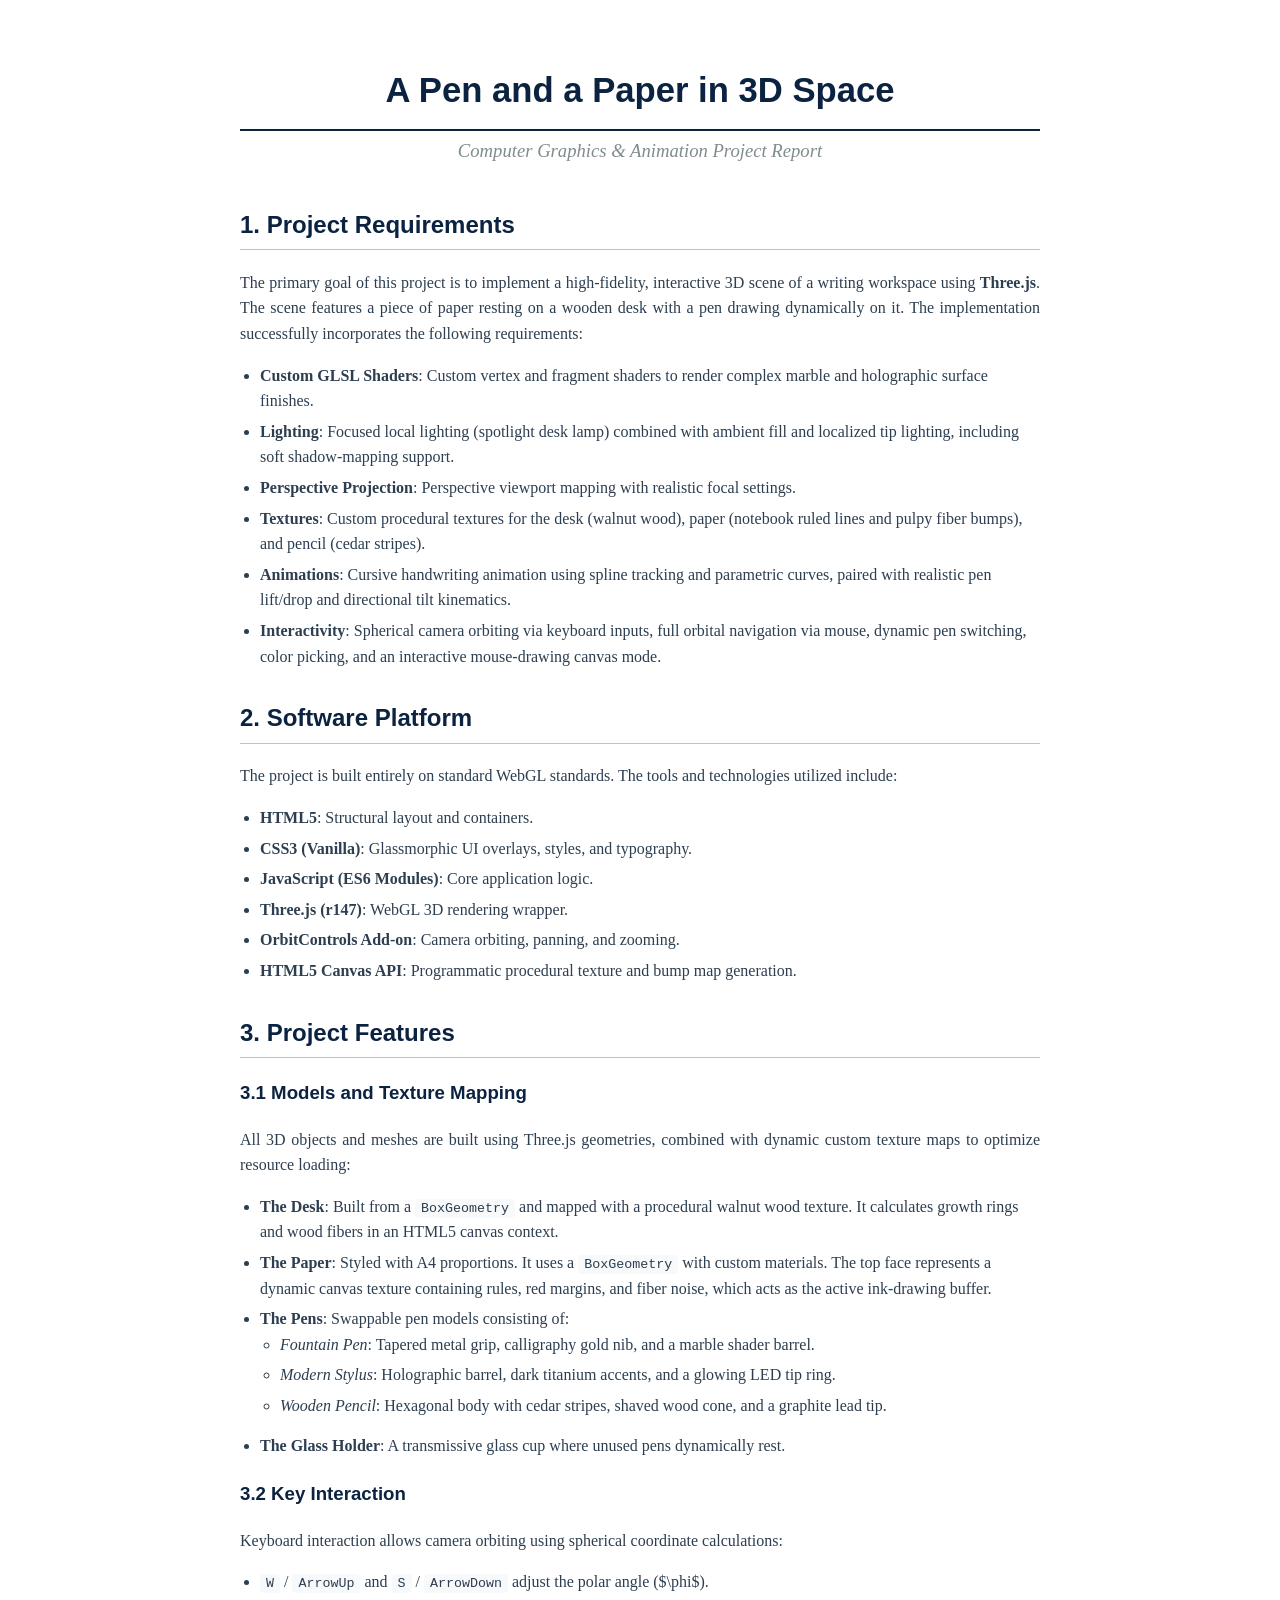
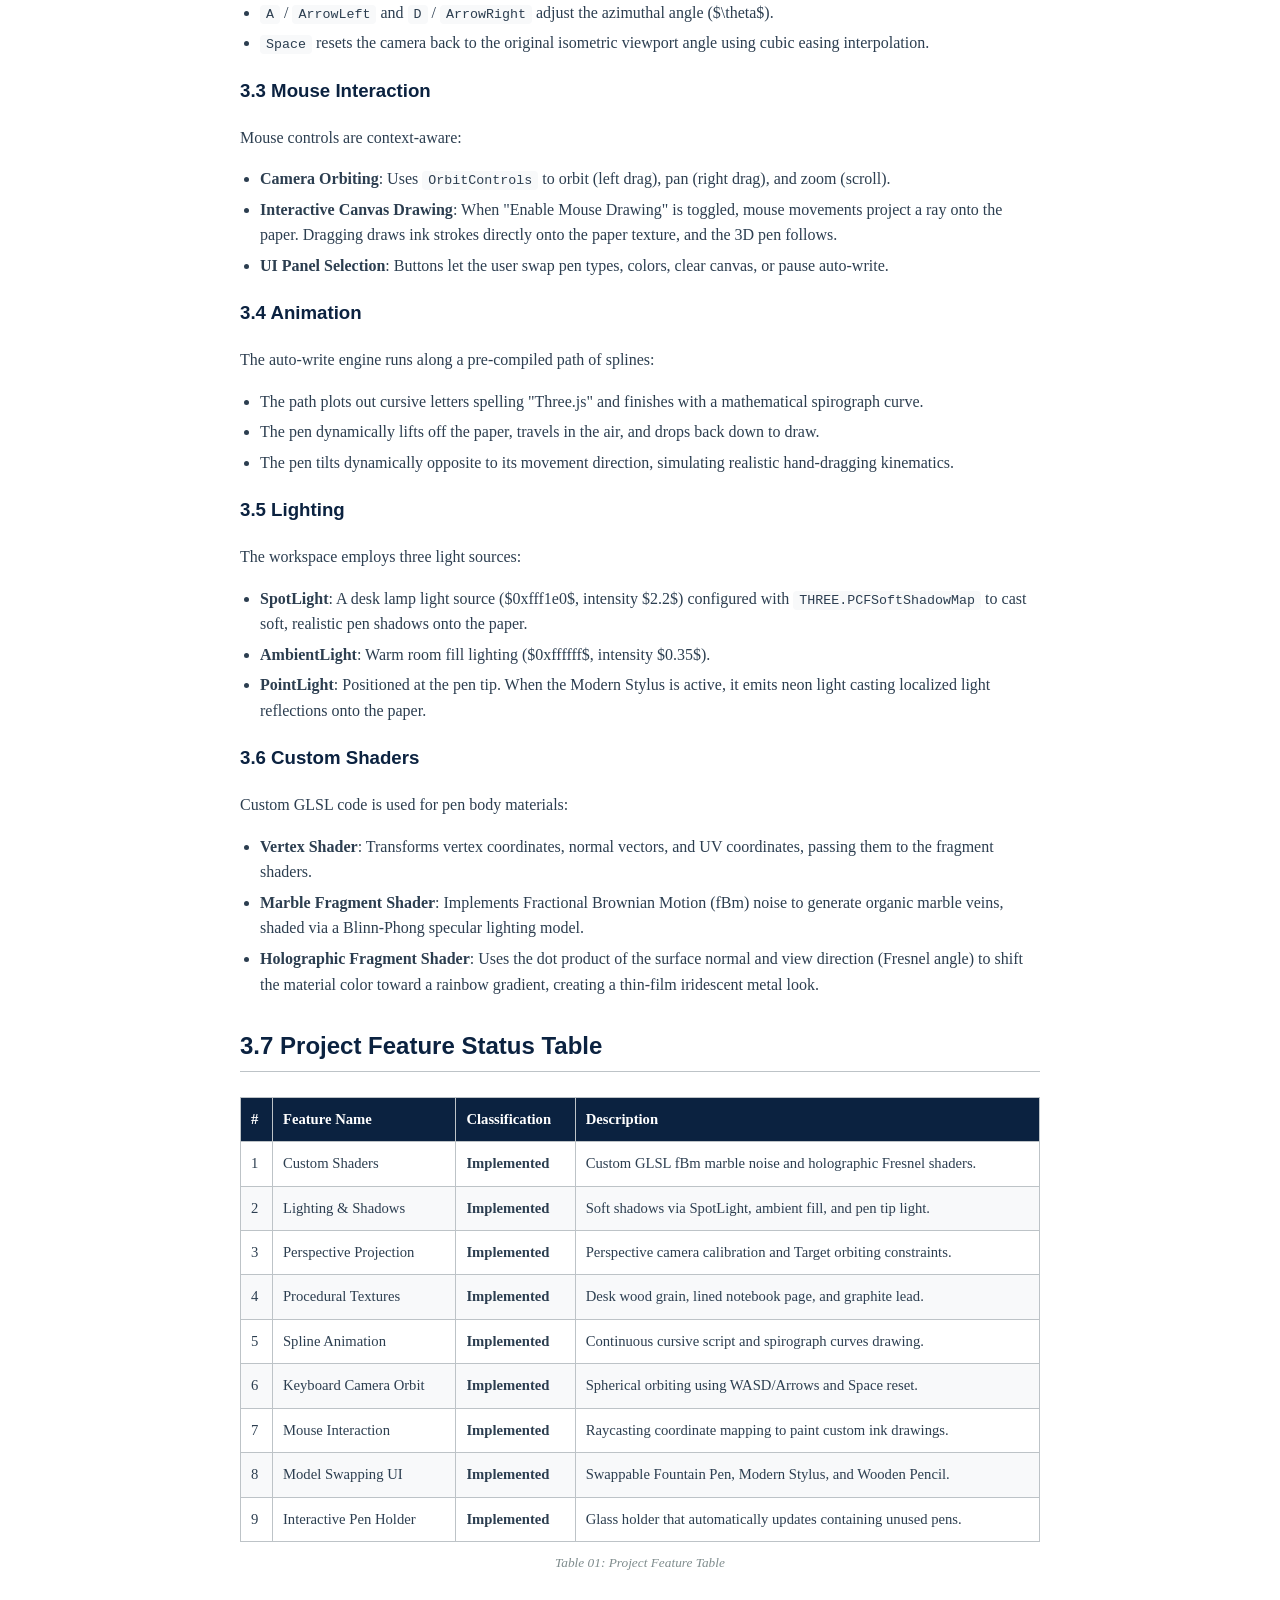
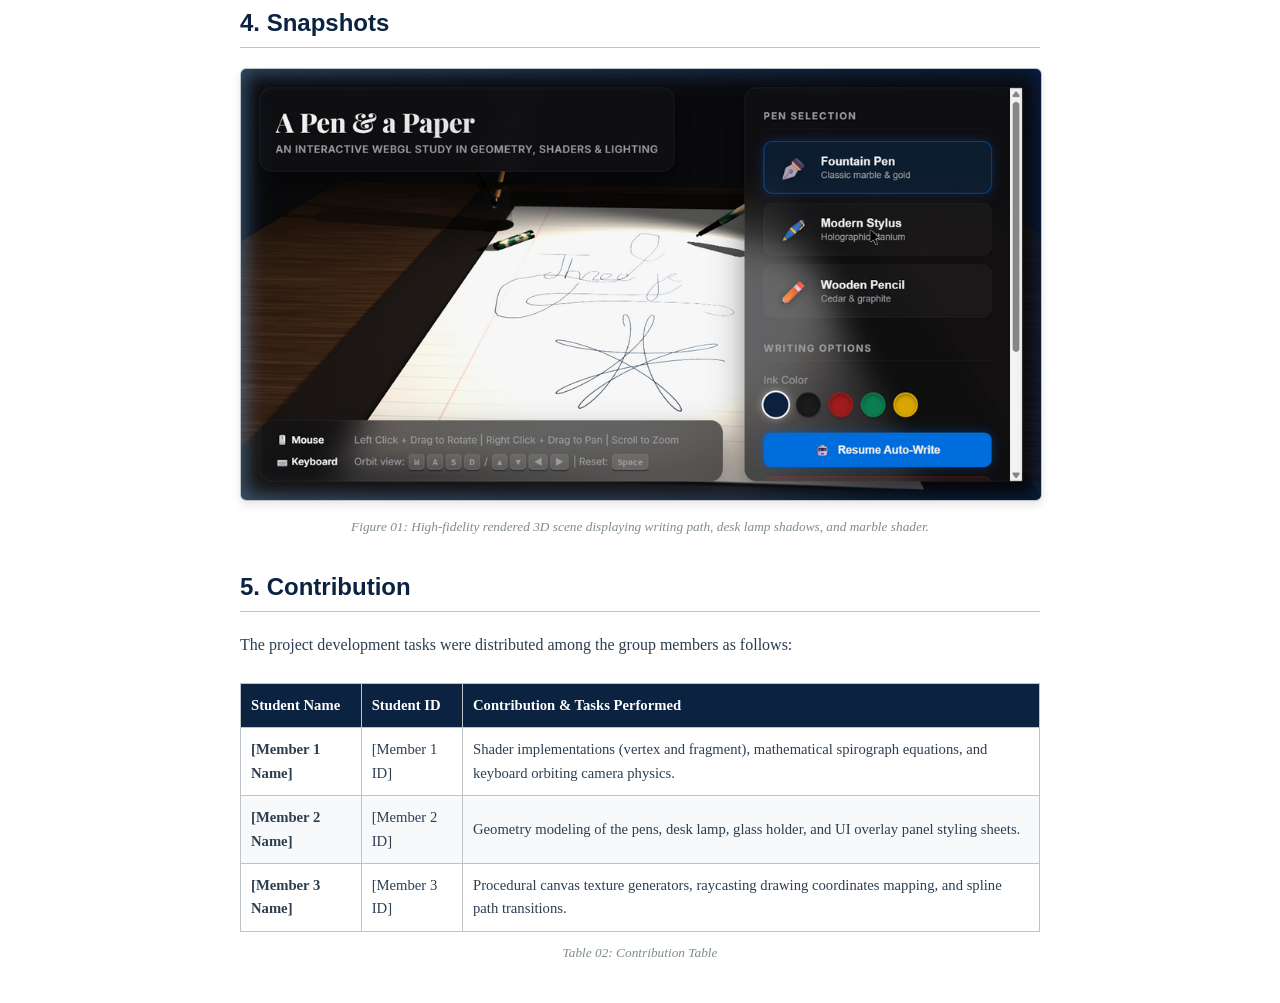
==== report.html @ 811d71d4 "docs: add generated project report PDF" ====
<!DOCTYPE html>
<html lang="en">
<head>
    <meta charset="UTF-8">
    <meta name="viewport" content="width=device-width, initial-scale=1.0">
    <title>Project Report: A Pen and a Paper in 3D Space</title>
    <style>
        :root {
            --primary-color: #0b2240;
            --text-color: #2c3e50;
            --border-color: #bdc3c7;
            --bg-light: #f8f9fa;
        }

        body {
            font-family: 'Times New Roman', Times, serif;
            line-height: 1.6;
            color: var(--text-color);
            margin: 0;
            padding: 40px;
            background-color: #ffffff;
        }

        .container {
            max-width: 800px;
            margin: 0 auto;
        }

        h1, h2, h3, h4 {
            color: var(--primary-color);
            font-family: 'Helvetica Neue', Helvetica, Arial, sans-serif;
            font-weight: 700;
        }

        h1 {
            font-size: 26pt;
            text-align: center;
            margin-bottom: 5px;
            border-bottom: 2px solid var(--primary-color);
            padding-bottom: 10px;
        }

        .subtitle {
            text-align: center;
            font-style: italic;
            font-size: 14pt;
            color: #7f8c8d;
            margin-bottom: 40px;
        }

        h2 {
            font-size: 18pt;
            border-bottom: 1px solid var(--border-color);
            padding-bottom: 5px;
            margin-top: 30px;
        }

        h3 {
            font-size: 14pt;
            margin-top: 20px;
        }

        p {
            font-size: 12pt;
            text-align: justify;
            margin-bottom: 15px;
        }

        ul {
            font-size: 12pt;
            margin-bottom: 15px;
            padding-left: 20px;
        }

        li {
            margin-bottom: 5px;
        }

        code {
            font-family: Consolas, Monaco, monospace;
            background-color: var(--bg-light);
            padding: 2px 6px;
            border-radius: 4px;
            font-size: 10pt;
        }

        pre {
            font-family: Consolas, Monaco, monospace;
            background-color: var(--bg-light);
            border: 1px solid var(--border-color);
            padding: 15px;
            border-radius: 6px;
            overflow-x: auto;
            font-size: 10pt;
            white-space: pre-wrap;
        }

        table {
            width: 100%;
            border-collapse: collapse;
            margin: 25px 0;
            font-size: 11pt;
            text-align: left;
        }

        table th {
            background-color: var(--primary-color);
            color: #ffffff;
            font-weight: bold;
            padding: 10px;
            border: 1px solid var(--border-color);
        }

        table td {
            padding: 10px;
            border: 1px solid var(--border-color);
        }

        table tr:nth-child(even) {
            background-color: var(--bg-light);
        }

        .snapshot-container {
            text-align: center;
            margin: 20px 0;
        }

        .snapshot-img {
            max-width: 100%;
            height: auto;
            border: 1px solid var(--border-color);
            border-radius: 6px;
            box-shadow: 0 4px 8px rgba(0,0,0,0.1);
        }

        .caption {
            font-size: 10pt;
            font-style: italic;
            color: #7f8c8d;
            margin-top: 8px;
        }

        /* Print formatting */
        @media print {
            body {
                padding: 20px;
                color: #000000;
            }
            .page-break {
                page-break-before: always;
            }
            a {
                text-decoration: none;
                color: #000000;
            }
            .snapshot-img {
                box-shadow: none;
                border: 1px solid #000000;
            }
        }
    </style>
</head>
<body>
    <div class="container">
        <!-- Title Page -->
        <h1>A Pen and a Paper in 3D Space</h1>
        <div class="subtitle">Computer Graphics & Animation Project Report</div>

        <!-- Section 1 -->
        <h2>1. Project Requirements</h2>
        <p>
            The primary goal of this project is to implement a high-fidelity, interactive 3D scene of a writing workspace using <strong>Three.js</strong>. The scene features a piece of paper resting on a wooden desk with a pen drawing dynamically on it. The implementation successfully incorporates the following requirements:
        </p>
        <ul>
            <li><strong>Custom GLSL Shaders</strong>: Custom vertex and fragment shaders to render complex marble and holographic surface finishes.</li>
            <li><strong>Lighting</strong>: Focused local lighting (spotlight desk lamp) combined with ambient fill and localized tip lighting, including soft shadow-mapping support.</li>
            <li><strong>Perspective Projection</strong>: Perspective viewport mapping with realistic focal settings.</li>
            <li><strong>Textures</strong>: Custom procedural textures for the desk (walnut wood), paper (notebook ruled lines and pulpy fiber bumps), and pencil (cedar stripes).</li>
            <li><strong>Animations</strong>: Cursive handwriting animation using spline tracking and parametric curves, paired with realistic pen lift/drop and directional tilt kinematics.</li>
            <li><strong>Interactivity</strong>: Spherical camera orbiting via keyboard inputs, full orbital navigation via mouse, dynamic pen switching, color picking, and an interactive mouse-drawing canvas mode.</li>
        </ul>

        <!-- Section 2 -->
        <h2>2. Software Platform</h2>
        <p>
            The project is built entirely on standard WebGL standards. The tools and technologies utilized include:
        </p>
        <ul>
            <li><strong>HTML5</strong>: Structural layout and containers.</li>
            <li><strong>CSS3 (Vanilla)</strong>: Glassmorphic UI overlays, styles, and typography.</li>
            <li><strong>JavaScript (ES6 Modules)</strong>: Core application logic.</li>
            <li><strong>Three.js (r147)</strong>: WebGL 3D rendering wrapper.</li>
            <li><strong>OrbitControls Add-on</strong>: Camera orbiting, panning, and zooming.</li>
            <li><strong>HTML5 Canvas API</strong>: Programmatic procedural texture and bump map generation.</li>
        </ul>

        <div class="page-break"></div>

        <!-- Section 3 -->
        <h2>3. Project Features</h2>

        <h3>3.1 Models and Texture Mapping</h3>
        <p>
            All 3D objects and meshes are built using Three.js geometries, combined with dynamic custom texture maps to optimize resource loading:
        </p>
        <ul>
            <li><strong>The Desk</strong>: Built from a <code>BoxGeometry</code> and mapped with a procedural walnut wood texture. It calculates growth rings and wood fibers in an HTML5 canvas context.</li>
            <li><strong>The Paper</strong>: Styled with A4 proportions. It uses a <code>BoxGeometry</code> with custom materials. The top face represents a dynamic canvas texture containing rules, red margins, and fiber noise, which acts as the active ink-drawing buffer.</li>
            <li><strong>The Pens</strong>: Swappable pen models consisting of:
                <ul>
                    <li><em>Fountain Pen</em>: Tapered metal grip, calligraphy gold nib, and a marble shader barrel.</li>
                    <li><em>Modern Stylus</em>: Holographic barrel, dark titanium accents, and a glowing LED tip ring.</li>
                    <li><em>Wooden Pencil</em>: Hexagonal body with cedar stripes, shaved wood cone, and a graphite lead tip.</li>
                </ul>
            </li>
            <li><strong>The Glass Holder</strong>: A transmissive glass cup where unused pens dynamically rest.</li>
        </ul>

        <h3>3.2 Key Interaction</h3>
        <p>
            Keyboard interaction allows camera orbiting using spherical coordinate calculations:
        </p>
        <ul>
            <li><code>W</code> / <code>ArrowUp</code> and <code>S</code> / <code>ArrowDown</code> adjust the polar angle ($\phi$).</li>
            <li><code>A</code> / <code>ArrowLeft</code> and <code>D</code> / <code>ArrowRight</code> adjust the azimuthal angle ($\theta$).</li>
            <li><code>Space</code> resets the camera back to the original isometric viewport angle using cubic easing interpolation.</li>
        </ul>

        <h3>3.3 Mouse Interaction</h3>
        <p>
            Mouse controls are context-aware:
        </p>
        <ul>
            <li><strong>Camera Orbiting</strong>: Uses <code>OrbitControls</code> to orbit (left drag), pan (right drag), and zoom (scroll).</li>
            <li><strong>Interactive Canvas Drawing</strong>: When "Enable Mouse Drawing" is toggled, mouse movements project a ray onto the paper. Dragging draws ink strokes directly onto the paper texture, and the 3D pen follows.</li>
            <li><strong>UI Panel Selection</strong>: Buttons let the user swap pen types, colors, clear canvas, or pause auto-write.</li>
        </ul>

        <h3>3.4 Animation</h3>
        <p>
            The auto-write engine runs along a pre-compiled path of splines:
        </p>
        <ul>
            <li>The path plots out cursive letters spelling "Three.js" and finishes with a mathematical spirograph curve.</li>
            <li>The pen dynamically lifts off the paper, travels in the air, and drops back down to draw.</li>
            <li>The pen tilts dynamically opposite to its movement direction, simulating realistic hand-dragging kinematics.</li>
        </ul>

        <div class="page-break"></div>

        <h3>3.5 Lighting</h3>
        <p>
            The workspace employs three light sources:
        </p>
        <ul>
            <li><strong>SpotLight</strong>: A desk lamp light source ($0xfff1e0$, intensity $2.2$) configured with <code>THREE.PCFSoftShadowMap</code> to cast soft, realistic pen shadows onto the paper.</li>
            <li><strong>AmbientLight</strong>: Warm room fill lighting ($0xffffff$, intensity $0.35$).</li>
            <li><strong>PointLight</strong>: Positioned at the pen tip. When the Modern Stylus is active, it emits neon light casting localized light reflections onto the paper.</li>
        </ul>

        <h3>3.6 Custom Shaders</h3>
        <p>
            Custom GLSL code is used for pen body materials:
        </p>
        <ul>
            <li><strong>Vertex Shader</strong>: Transforms vertex coordinates, normal vectors, and UV coordinates, passing them to the fragment shaders.</li>
            <li><strong>Marble Fragment Shader</strong>: Implements Fractional Brownian Motion (fBm) noise to generate organic marble veins, shaded via a Blinn-Phong specular lighting model.</li>
            <li><strong>Holographic Fragment Shader</strong>: Uses the dot product of the surface normal and view direction (Fresnel angle) to shift the material color toward a rainbow gradient, creating a thin-film iridescent metal look.</li>
        </ul>

        <div class="page-break"></div>

        <!-- Section 3.7 (Feature Table) -->
        <h2>3.7 Project Feature Status Table</h2>
        <table>
            <thead>
                <tr>
                    <th>#</th>
                    <th>Feature Name</th>
                    <th>Classification</th>
                    <th>Description</th>
                </tr>
            </thead>
            <tbody>
                <tr>
                    <td>1</td>
                    <td>Custom Shaders</td>
                    <td><strong>Implemented</strong></td>
                    <td>Custom GLSL fBm marble noise and holographic Fresnel shaders.</td>
                </tr>
                <tr>
                    <td>2</td>
                    <td>Lighting & Shadows</td>
                    <td><strong>Implemented</strong></td>
                    <td>Soft shadows via SpotLight, ambient fill, and pen tip light.</td>
                </tr>
                <tr>
                    <td>3</td>
                    <td>Perspective Projection</td>
                    <td><strong>Implemented</strong></td>
                    <td>Perspective camera calibration and Target orbiting constraints.</td>
                </tr>
                <tr>
                    <td>4</td>
                    <td>Procedural Textures</td>
                    <td><strong>Implemented</strong></td>
                    <td>Desk wood grain, lined notebook page, and graphite lead.</td>
                </tr>
                <tr>
                    <td>5</td>
                    <td>Spline Animation</td>
                    <td><strong>Implemented</strong></td>
                    <td>Continuous cursive script and spirograph curves drawing.</td>
                </tr>
                <tr>
                    <td>6</td>
                    <td>Keyboard Camera Orbit</td>
                    <td><strong>Implemented</strong></td>
                    <td>Spherical orbiting using WASD/Arrows and Space reset.</td>
                </tr>
                <tr>
                    <td>7</td>
                    <td>Mouse Interaction</td>
                    <td><strong>Implemented</strong></td>
                    <td>Raycasting coordinate mapping to paint custom ink drawings.</td>
                </tr>
                <tr>
                    <td>8</td>
                    <td>Model Swapping UI</td>
                    <td><strong>Implemented</strong></td>
                    <td>Swappable Fountain Pen, Modern Stylus, and Wooden Pencil.</td>
                </tr>
                <tr>
                    <td>9</td>
                    <td>Interactive Pen Holder</td>
                    <td><strong>Implemented</strong></td>
                    <td>Glass holder that automatically updates containing unused pens.</td>
                </tr>
            </tbody>
        </table>
        <div class="caption" style="text-align: center; margin-top: -15px;">Table 01: Project Feature Table</div>

        <!-- Section 4 -->
        <h2>4. Snapshots</h2>
        <div class="snapshot-container">
            <img class="snapshot-img" src="snapshot.png" alt="A Pen and a Paper WebGL Render">
            <div class="caption">Figure 01: High-fidelity rendered 3D scene displaying writing path, desk lamp shadows, and marble shader.</div>
        </div>

        <div class="page-break"></div>

        <!-- Section 5 -->
        <h2>5. Contribution</h2>
        <p>
            The project development tasks were distributed among the group members as follows:
        </p>
        <table>
            <thead>
                <tr>
                    <th>Student Name</th>
                    <th>Student ID</th>
                    <th>Contribution & Tasks Performed</th>
                </tr>
            </thead>
            <tbody>
                <tr>
                    <td><strong>[Member 1 Name]</strong></td>
                    <td>[Member 1 ID]</td>
                    <td>Shader implementations (vertex and fragment), mathematical spirograph equations, and keyboard orbiting camera physics.</td>
                </tr>
                <tr>
                    <td><strong>[Member 2 Name]</strong></td>
                    <td>[Member 2 ID]</td>
                    <td>Geometry modeling of the pens, desk lamp, glass holder, and UI overlay panel styling sheets.</td>
                </tr>
                <tr>
                    <td><strong>[Member 3 Name]</strong></td>
                    <td>[Member 3 ID]</td>
                    <td>Procedural canvas texture generators, raycasting drawing coordinates mapping, and spline path transitions.</td>
                </tr>
            </tbody>
        </table>
        <div class="caption" style="text-align: center; margin-top: -15px;">Table 02: Contribution Table</div>
    </div>
</body>
</html>
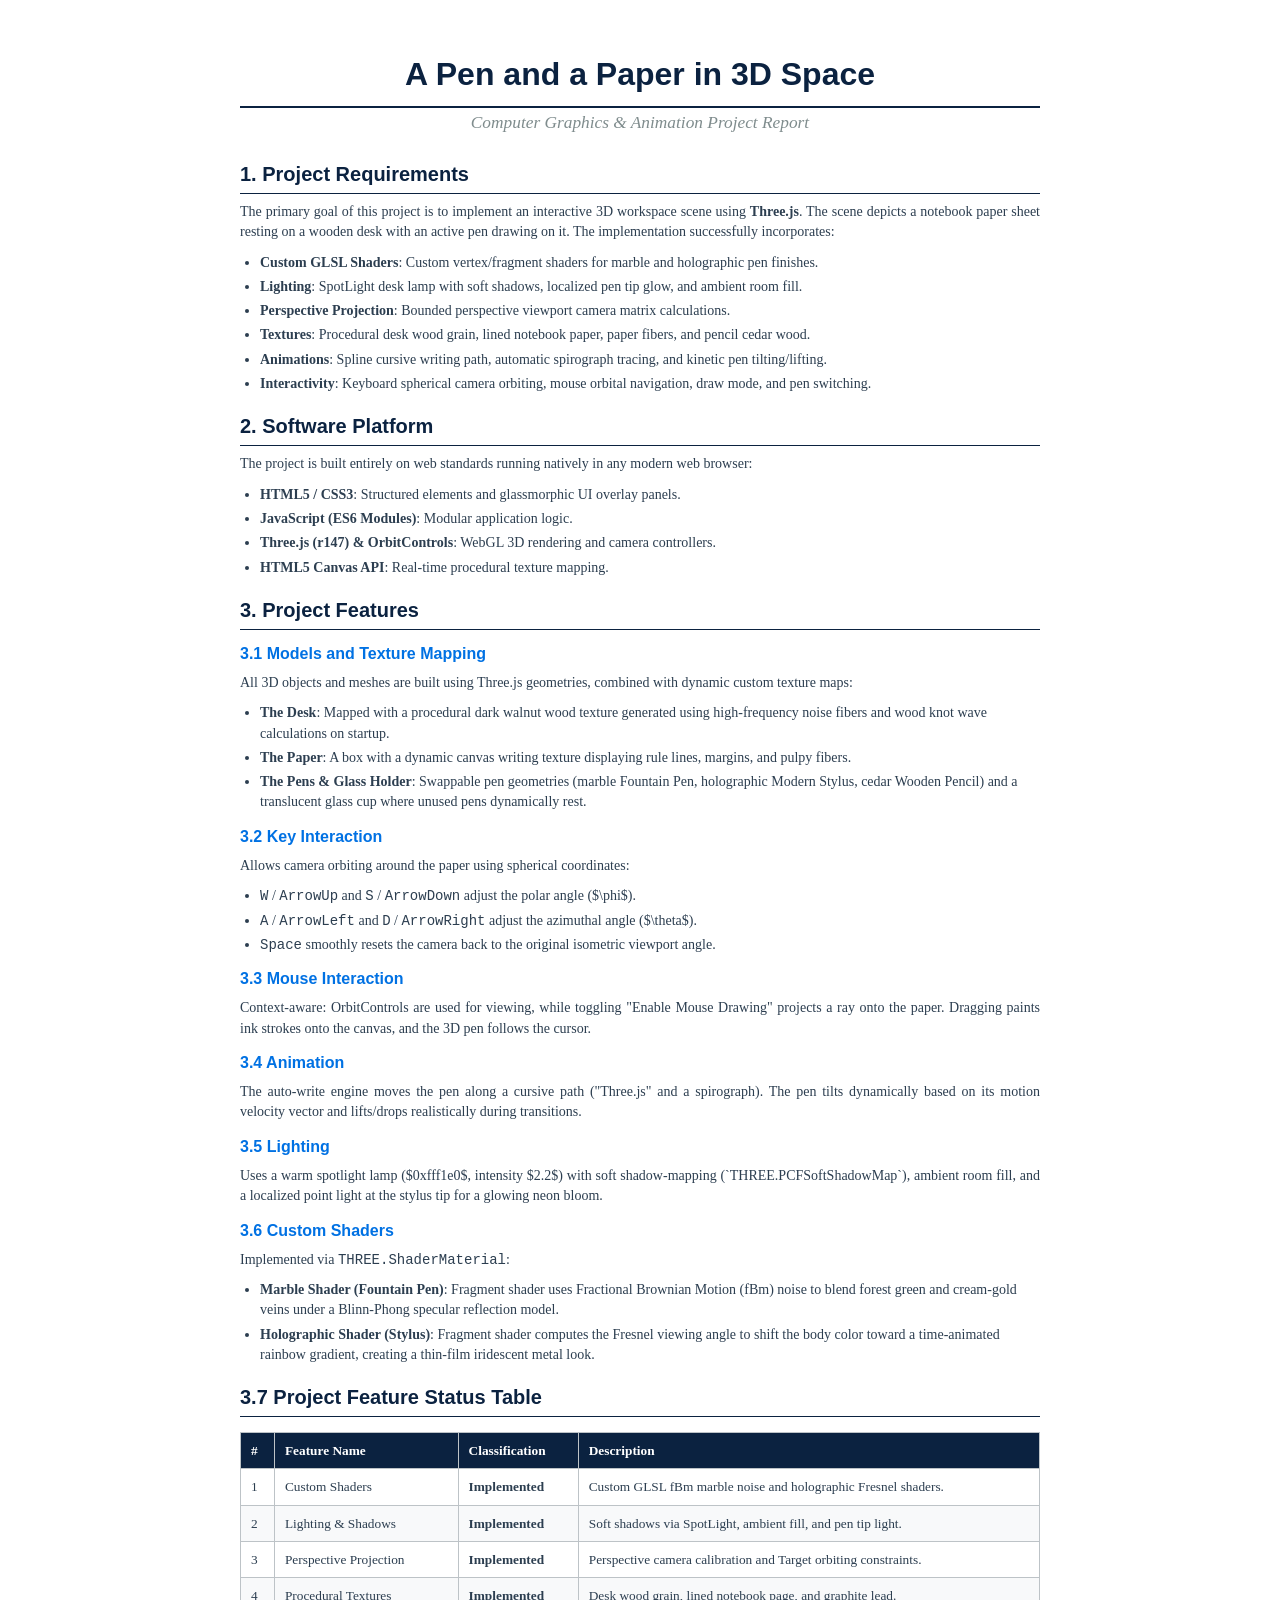
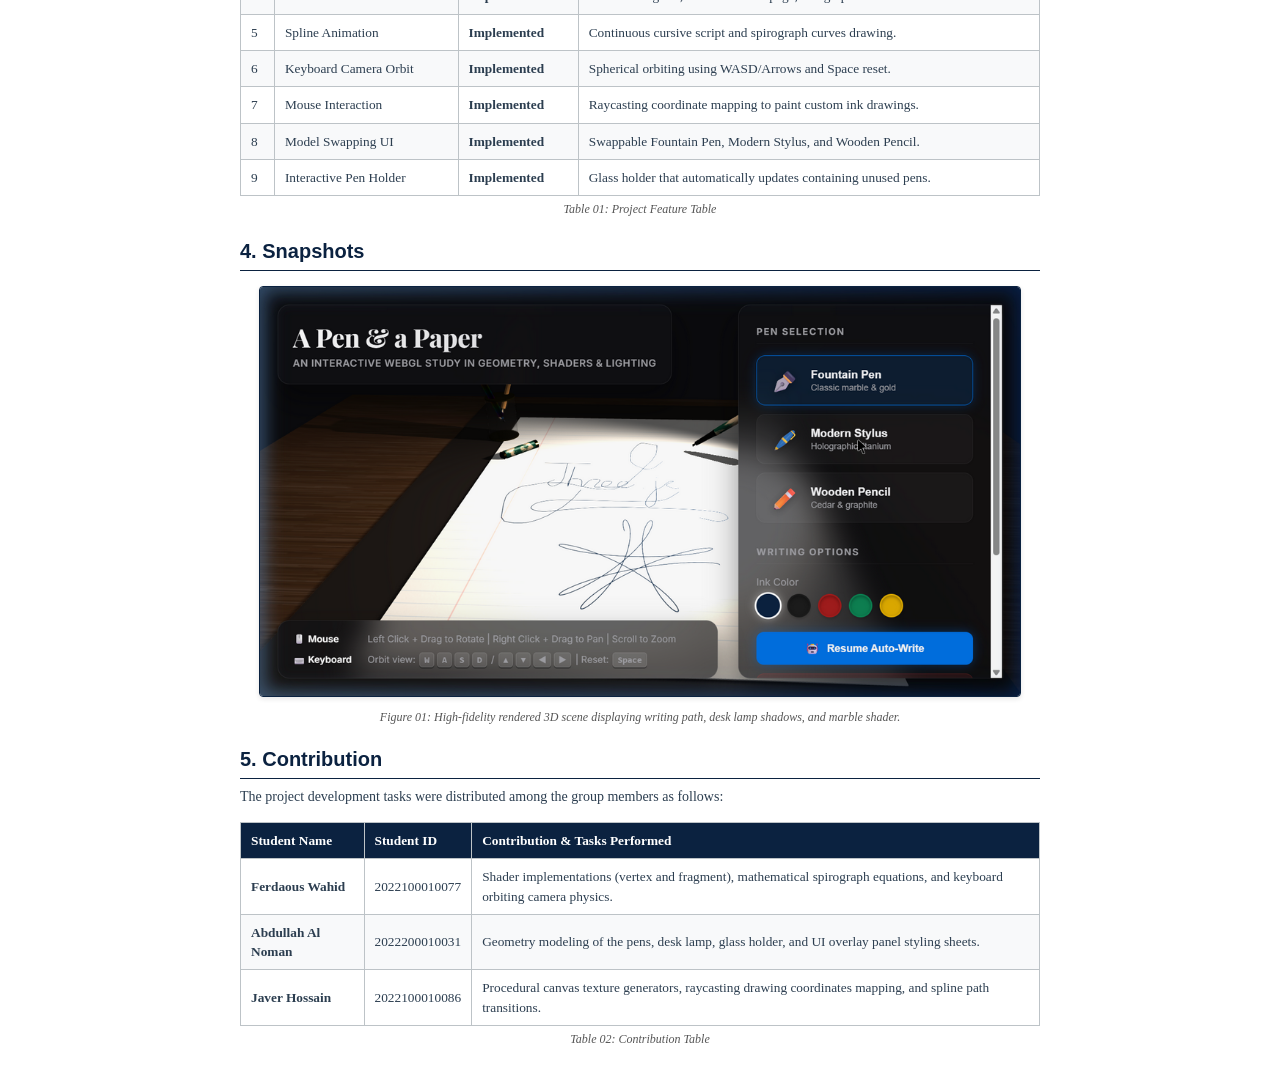
==== commit 1425f5b6: "docs: update group members contribution, print margins and layout in report" ====
--- a/report.html
+++ b/report.html
@@ -7,6 +7,7 @@
     <style>
         :root {
             --primary-color: #0b2240;
+            --accent-color: #0071e3;
             --text-color: #2c3e50;
             --border-color: #bdc3c7;
             --bg-light: #f8f9fa;
@@ -14,10 +15,10 @@
 
         body {
             font-family: 'Times New Roman', Times, serif;
-            line-height: 1.6;
+            line-height: 1.45;
             color: var(--text-color);
             margin: 0;
-            padding: 40px;
+            padding: 30px;
             background-color: #ffffff;
         }
 
@@ -30,76 +31,61 @@
             color: var(--primary-color);
             font-family: 'Helvetica Neue', Helvetica, Arial, sans-serif;
             font-weight: 700;
+            margin-bottom: 8px;
         }
 
         h1 {
-            font-size: 26pt;
+            font-size: 24pt;
             text-align: center;
-            margin-bottom: 5px;
+            margin-bottom: 2px;
             border-bottom: 2px solid var(--primary-color);
-            padding-bottom: 10px;
+            padding-bottom: 8px;
         }
 
         .subtitle {
             text-align: center;
             font-style: italic;
-            font-size: 14pt;
+            font-size: 13pt;
             color: #7f8c8d;
-            margin-bottom: 40px;
+            margin-bottom: 25px;
         }
 
         h2 {
-            font-size: 18pt;
-            border-bottom: 1px solid var(--border-color);
-            padding-bottom: 5px;
-            margin-top: 30px;
+            font-size: 15pt;
+            border-bottom: 1.5px solid var(--primary-color);
+            padding-bottom: 4px;
+            margin-top: 18px;
         }
 
         h3 {
-            font-size: 14pt;
-            margin-top: 20px;
+            font-size: 12pt;
+            margin-top: 12px;
+            color: var(--accent-color);
         }
 
         p {
-            font-size: 12pt;
+            font-size: 10.5pt;
             text-align: justify;
-            margin-bottom: 15px;
+            margin-top: 0;
+            margin-bottom: 10px;
         }
 
         ul {
-            font-size: 12pt;
-            margin-bottom: 15px;
+            font-size: 10.5pt;
+            margin-top: 0;
+            margin-bottom: 10px;
             padding-left: 20px;
         }
 
         li {
-            margin-bottom: 5px;
-        }
-
-        code {
-            font-family: Consolas, Monaco, monospace;
-            background-color: var(--bg-light);
-            padding: 2px 6px;
-            border-radius: 4px;
-            font-size: 10pt;
-        }
-
-        pre {
-            font-family: Consolas, Monaco, monospace;
-            background-color: var(--bg-light);
-            border: 1px solid var(--border-color);
-            padding: 15px;
-            border-radius: 6px;
-            overflow-x: auto;
-            font-size: 10pt;
-            white-space: pre-wrap;
+            margin-bottom: 4px;
         }
 
         table {
             width: 100%;
             border-collapse: collapse;
-            margin: 25px 0;
-            font-size: 11pt;
+            margin: 15px 0;
+            font-size: 10pt;
             text-align: left;
         }
 
@@ -107,12 +93,12 @@
             background-color: var(--primary-color);
             color: #ffffff;
             font-weight: bold;
-            padding: 10px;
+            padding: 8px 10px;
             border: 1px solid var(--border-color);
         }
 
         table td {
-            padding: 10px;
+            padding: 8px 10px;
             border: 1px solid var(--border-color);
         }
 
@@ -122,40 +108,47 @@
 
         .snapshot-container {
             text-align: center;
-            margin: 20px 0;
+            margin: 15px 0;
         }
 
         .snapshot-img {
-            max-width: 100%;
+            max-width: 95%;
             height: auto;
-            border: 1px solid var(--border-color);
-            border-radius: 6px;
-            box-shadow: 0 4px 8px rgba(0,0,0,0.1);
+            border: 1.5px solid var(--primary-color);
+            border-radius: 4px;
+            box-shadow: 0 2px 5px rgba(0,0,0,0.1);
         }
 
         .caption {
-            font-size: 10pt;
+            font-size: 9pt;
             font-style: italic;
-            color: #7f8c8d;
-            margin-top: 8px;
+            color: #555;
+            margin-top: 6px;
+            text-align: center;
         }
 
         /* Print formatting */
         @media print {
+            @page {
+                size: A4;
+                margin: 0; /* Hides default browser header & footer containing URLs */
+            }
             body {
-                padding: 20px;
+                padding: 1.5cm 2cm; /* Safe margins inside the page context */
                 color: #000000;
+                font-size: 10.5pt;
             }
             .page-break {
                 page-break-before: always;
-            }
-            a {
-                text-decoration: none;
-                color: #000000;
             }
             .snapshot-img {
                 box-shadow: none;
                 border: 1px solid #000000;
+                max-width: 90%;
+            }
+            table th {
+                background-color: #f2f2f2 !important;
+                color: #000000 !important;
             }
         }
     </style>
@@ -169,103 +162,74 @@
         <!-- Section 1 -->
         <h2>1. Project Requirements</h2>
         <p>
-            The primary goal of this project is to implement a high-fidelity, interactive 3D scene of a writing workspace using <strong>Three.js</strong>. The scene features a piece of paper resting on a wooden desk with a pen drawing dynamically on it. The implementation successfully incorporates the following requirements:
-        </p>
-        <ul>
-            <li><strong>Custom GLSL Shaders</strong>: Custom vertex and fragment shaders to render complex marble and holographic surface finishes.</li>
-            <li><strong>Lighting</strong>: Focused local lighting (spotlight desk lamp) combined with ambient fill and localized tip lighting, including soft shadow-mapping support.</li>
-            <li><strong>Perspective Projection</strong>: Perspective viewport mapping with realistic focal settings.</li>
-            <li><strong>Textures</strong>: Custom procedural textures for the desk (walnut wood), paper (notebook ruled lines and pulpy fiber bumps), and pencil (cedar stripes).</li>
-            <li><strong>Animations</strong>: Cursive handwriting animation using spline tracking and parametric curves, paired with realistic pen lift/drop and directional tilt kinematics.</li>
-            <li><strong>Interactivity</strong>: Spherical camera orbiting via keyboard inputs, full orbital navigation via mouse, dynamic pen switching, color picking, and an interactive mouse-drawing canvas mode.</li>
+            The primary goal of this project is to implement an interactive 3D workspace scene using <strong>Three.js</strong>. The scene depicts a notebook paper sheet resting on a wooden desk with an active pen drawing on it. The implementation successfully incorporates:
+        </p>
+        <ul>
+            <li><strong>Custom GLSL Shaders</strong>: Custom vertex/fragment shaders for marble and holographic pen finishes.</li>
+            <li><strong>Lighting</strong>: SpotLight desk lamp with soft shadows, localized pen tip glow, and ambient room fill.</li>
+            <li><strong>Perspective Projection</strong>: Bounded perspective viewport camera matrix calculations.</li>
+            <li><strong>Textures</strong>: Procedural desk wood grain, lined notebook paper, paper fibers, and pencil cedar wood.</li>
+            <li><strong>Animations</strong>: Spline cursive writing path, automatic spirograph tracing, and kinetic pen tilting/lifting.</li>
+            <li><strong>Interactivity</strong>: Keyboard spherical camera orbiting, mouse orbital navigation, draw mode, and pen switching.</li>
         </ul>
 
         <!-- Section 2 -->
         <h2>2. Software Platform</h2>
         <p>
-            The project is built entirely on standard WebGL standards. The tools and technologies utilized include:
-        </p>
-        <ul>
-            <li><strong>HTML5</strong>: Structural layout and containers.</li>
-            <li><strong>CSS3 (Vanilla)</strong>: Glassmorphic UI overlays, styles, and typography.</li>
-            <li><strong>JavaScript (ES6 Modules)</strong>: Core application logic.</li>
-            <li><strong>Three.js (r147)</strong>: WebGL 3D rendering wrapper.</li>
-            <li><strong>OrbitControls Add-on</strong>: Camera orbiting, panning, and zooming.</li>
-            <li><strong>HTML5 Canvas API</strong>: Programmatic procedural texture and bump map generation.</li>
-        </ul>
-
-        <div class="page-break"></div>
+            The project is built entirely on web standards running natively in any modern web browser:
+        </p>
+        <ul>
+            <li><strong>HTML5 / CSS3</strong>: Structured elements and glassmorphic UI overlay panels.</li>
+            <li><strong>JavaScript (ES6 Modules)</strong>: Modular application logic.</li>
+            <li><strong>Three.js (r147) & OrbitControls</strong>: WebGL 3D rendering and camera controllers.</li>
+            <li><strong>HTML5 Canvas API</strong>: Real-time procedural texture mapping.</li>
+        </ul>
 
         <!-- Section 3 -->
         <h2>3. Project Features</h2>
 
         <h3>3.1 Models and Texture Mapping</h3>
         <p>
-            All 3D objects and meshes are built using Three.js geometries, combined with dynamic custom texture maps to optimize resource loading:
-        </p>
-        <ul>
-            <li><strong>The Desk</strong>: Built from a <code>BoxGeometry</code> and mapped with a procedural walnut wood texture. It calculates growth rings and wood fibers in an HTML5 canvas context.</li>
-            <li><strong>The Paper</strong>: Styled with A4 proportions. It uses a <code>BoxGeometry</code> with custom materials. The top face represents a dynamic canvas texture containing rules, red margins, and fiber noise, which acts as the active ink-drawing buffer.</li>
-            <li><strong>The Pens</strong>: Swappable pen models consisting of:
-                <ul>
-                    <li><em>Fountain Pen</em>: Tapered metal grip, calligraphy gold nib, and a marble shader barrel.</li>
-                    <li><em>Modern Stylus</em>: Holographic barrel, dark titanium accents, and a glowing LED tip ring.</li>
-                    <li><em>Wooden Pencil</em>: Hexagonal body with cedar stripes, shaved wood cone, and a graphite lead tip.</li>
-                </ul>
-            </li>
-            <li><strong>The Glass Holder</strong>: A transmissive glass cup where unused pens dynamically rest.</li>
+            All 3D objects and meshes are built using Three.js geometries, combined with dynamic custom texture maps:
+        </p>
+        <ul>
+            <li><strong>The Desk</strong>: Mapped with a procedural dark walnut wood texture generated using high-frequency noise fibers and wood knot wave calculations on startup.</li>
+            <li><strong>The Paper</strong>: A box with a dynamic canvas writing texture displaying rule lines, margins, and pulpy fibers.</li>
+            <li><strong>The Pens & Glass Holder</strong>: Swappable pen geometries (marble Fountain Pen, holographic Modern Stylus, cedar Wooden Pencil) and a translucent glass cup where unused pens dynamically rest.</li>
         </ul>
 
         <h3>3.2 Key Interaction</h3>
         <p>
-            Keyboard interaction allows camera orbiting using spherical coordinate calculations:
+            Allows camera orbiting around the paper using spherical coordinates:
         </p>
         <ul>
             <li><code>W</code> / <code>ArrowUp</code> and <code>S</code> / <code>ArrowDown</code> adjust the polar angle ($\phi$).</li>
             <li><code>A</code> / <code>ArrowLeft</code> and <code>D</code> / <code>ArrowRight</code> adjust the azimuthal angle ($\theta$).</li>
-            <li><code>Space</code> resets the camera back to the original isometric viewport angle using cubic easing interpolation.</li>
+            <li><code>Space</code> smoothly resets the camera back to the original isometric viewport angle.</li>
         </ul>
 
         <h3>3.3 Mouse Interaction</h3>
         <p>
-            Mouse controls are context-aware:
-        </p>
-        <ul>
-            <li><strong>Camera Orbiting</strong>: Uses <code>OrbitControls</code> to orbit (left drag), pan (right drag), and zoom (scroll).</li>
-            <li><strong>Interactive Canvas Drawing</strong>: When "Enable Mouse Drawing" is toggled, mouse movements project a ray onto the paper. Dragging draws ink strokes directly onto the paper texture, and the 3D pen follows.</li>
-            <li><strong>UI Panel Selection</strong>: Buttons let the user swap pen types, colors, clear canvas, or pause auto-write.</li>
-        </ul>
+            Context-aware: OrbitControls are used for viewing, while toggling "Enable Mouse Drawing" projects a ray onto the paper. Dragging paints ink strokes onto the canvas, and the 3D pen follows the cursor.
+        </p>
 
         <h3>3.4 Animation</h3>
         <p>
-            The auto-write engine runs along a pre-compiled path of splines:
-        </p>
-        <ul>
-            <li>The path plots out cursive letters spelling "Three.js" and finishes with a mathematical spirograph curve.</li>
-            <li>The pen dynamically lifts off the paper, travels in the air, and drops back down to draw.</li>
-            <li>The pen tilts dynamically opposite to its movement direction, simulating realistic hand-dragging kinematics.</li>
-        </ul>
-
-        <div class="page-break"></div>
+            The auto-write engine moves the pen along a cursive path ("Three.js" and a spirograph). The pen tilts dynamically based on its motion velocity vector and lifts/drops realistically during transitions.
+        </p>
 
         <h3>3.5 Lighting</h3>
         <p>
-            The workspace employs three light sources:
-        </p>
-        <ul>
-            <li><strong>SpotLight</strong>: A desk lamp light source ($0xfff1e0$, intensity $2.2$) configured with <code>THREE.PCFSoftShadowMap</code> to cast soft, realistic pen shadows onto the paper.</li>
-            <li><strong>AmbientLight</strong>: Warm room fill lighting ($0xffffff$, intensity $0.35$).</li>
-            <li><strong>PointLight</strong>: Positioned at the pen tip. When the Modern Stylus is active, it emits neon light casting localized light reflections onto the paper.</li>
-        </ul>
+            Uses a warm spotlight lamp ($0xfff1e0$, intensity $2.2$) with soft shadow-mapping (`THREE.PCFSoftShadowMap`), ambient room fill, and a localized point light at the stylus tip for a glowing neon bloom.
+        </p>
 
         <h3>3.6 Custom Shaders</h3>
         <p>
-            Custom GLSL code is used for pen body materials:
-        </p>
-        <ul>
-            <li><strong>Vertex Shader</strong>: Transforms vertex coordinates, normal vectors, and UV coordinates, passing them to the fragment shaders.</li>
-            <li><strong>Marble Fragment Shader</strong>: Implements Fractional Brownian Motion (fBm) noise to generate organic marble veins, shaded via a Blinn-Phong specular lighting model.</li>
-            <li><strong>Holographic Fragment Shader</strong>: Uses the dot product of the surface normal and view direction (Fresnel angle) to shift the material color toward a rainbow gradient, creating a thin-film iridescent metal look.</li>
+            Implemented via <code>THREE.ShaderMaterial</code>:
+        </p>
+        <ul>
+            <li><strong>Marble Shader (Fountain Pen)</strong>: Fragment shader uses Fractional Brownian Motion (fBm) noise to blend forest green and cream-gold veins under a Blinn-Phong specular reflection model.</li>
+            <li><strong>Holographic Shader (Stylus)</strong>: Fragment shader computes the Fresnel viewing angle to shift the body color toward a time-animated rainbow gradient, creating a thin-film iridescent metal look.</li>
         </ul>
 
         <div class="page-break"></div>
@@ -338,18 +302,15 @@
                 </tr>
             </tbody>
         </table>
-        <div class="caption" style="text-align: center; margin-top: -15px;">Table 01: Project Feature Table</div>
-
-        <!-- Section 4 -->
+        <div class="caption" style="margin-top: -10px;">Table 01: Project Feature Table</div>
+
+        <!-- Section 4 (Snapshots) and Section 5 (Contribution) grouped together cleanly -->
         <h2>4. Snapshots</h2>
         <div class="snapshot-container">
             <img class="snapshot-img" src="snapshot.png" alt="A Pen and a Paper WebGL Render">
             <div class="caption">Figure 01: High-fidelity rendered 3D scene displaying writing path, desk lamp shadows, and marble shader.</div>
         </div>
 
-        <div class="page-break"></div>
-
-        <!-- Section 5 -->
         <h2>5. Contribution</h2>
         <p>
             The project development tasks were distributed among the group members as follows:
@@ -364,23 +325,23 @@
             </thead>
             <tbody>
                 <tr>
-                    <td><strong>[Member 1 Name]</strong></td>
-                    <td>[Member 1 ID]</td>
+                    <td><strong>Ferdaous Wahid</strong></td>
+                    <td>2022100010077</td>
                     <td>Shader implementations (vertex and fragment), mathematical spirograph equations, and keyboard orbiting camera physics.</td>
                 </tr>
                 <tr>
-                    <td><strong>[Member 2 Name]</strong></td>
-                    <td>[Member 2 ID]</td>
+                    <td><strong>Abdullah Al Noman</strong></td>
+                    <td>2022200010031</td>
                     <td>Geometry modeling of the pens, desk lamp, glass holder, and UI overlay panel styling sheets.</td>
                 </tr>
                 <tr>
-                    <td><strong>[Member 3 Name]</strong></td>
-                    <td>[Member 3 ID]</td>
+                    <td><strong>Javer Hossain</strong></td>
+                    <td>2022100010086</td>
                     <td>Procedural canvas texture generators, raycasting drawing coordinates mapping, and spline path transitions.</td>
                 </tr>
             </tbody>
         </table>
-        <div class="caption" style="text-align: center; margin-top: -15px;">Table 02: Contribution Table</div>
+        <div class="caption" style="margin-top: -10px;">Table 02: Contribution Table</div>
     </div>
 </body>
 </html>
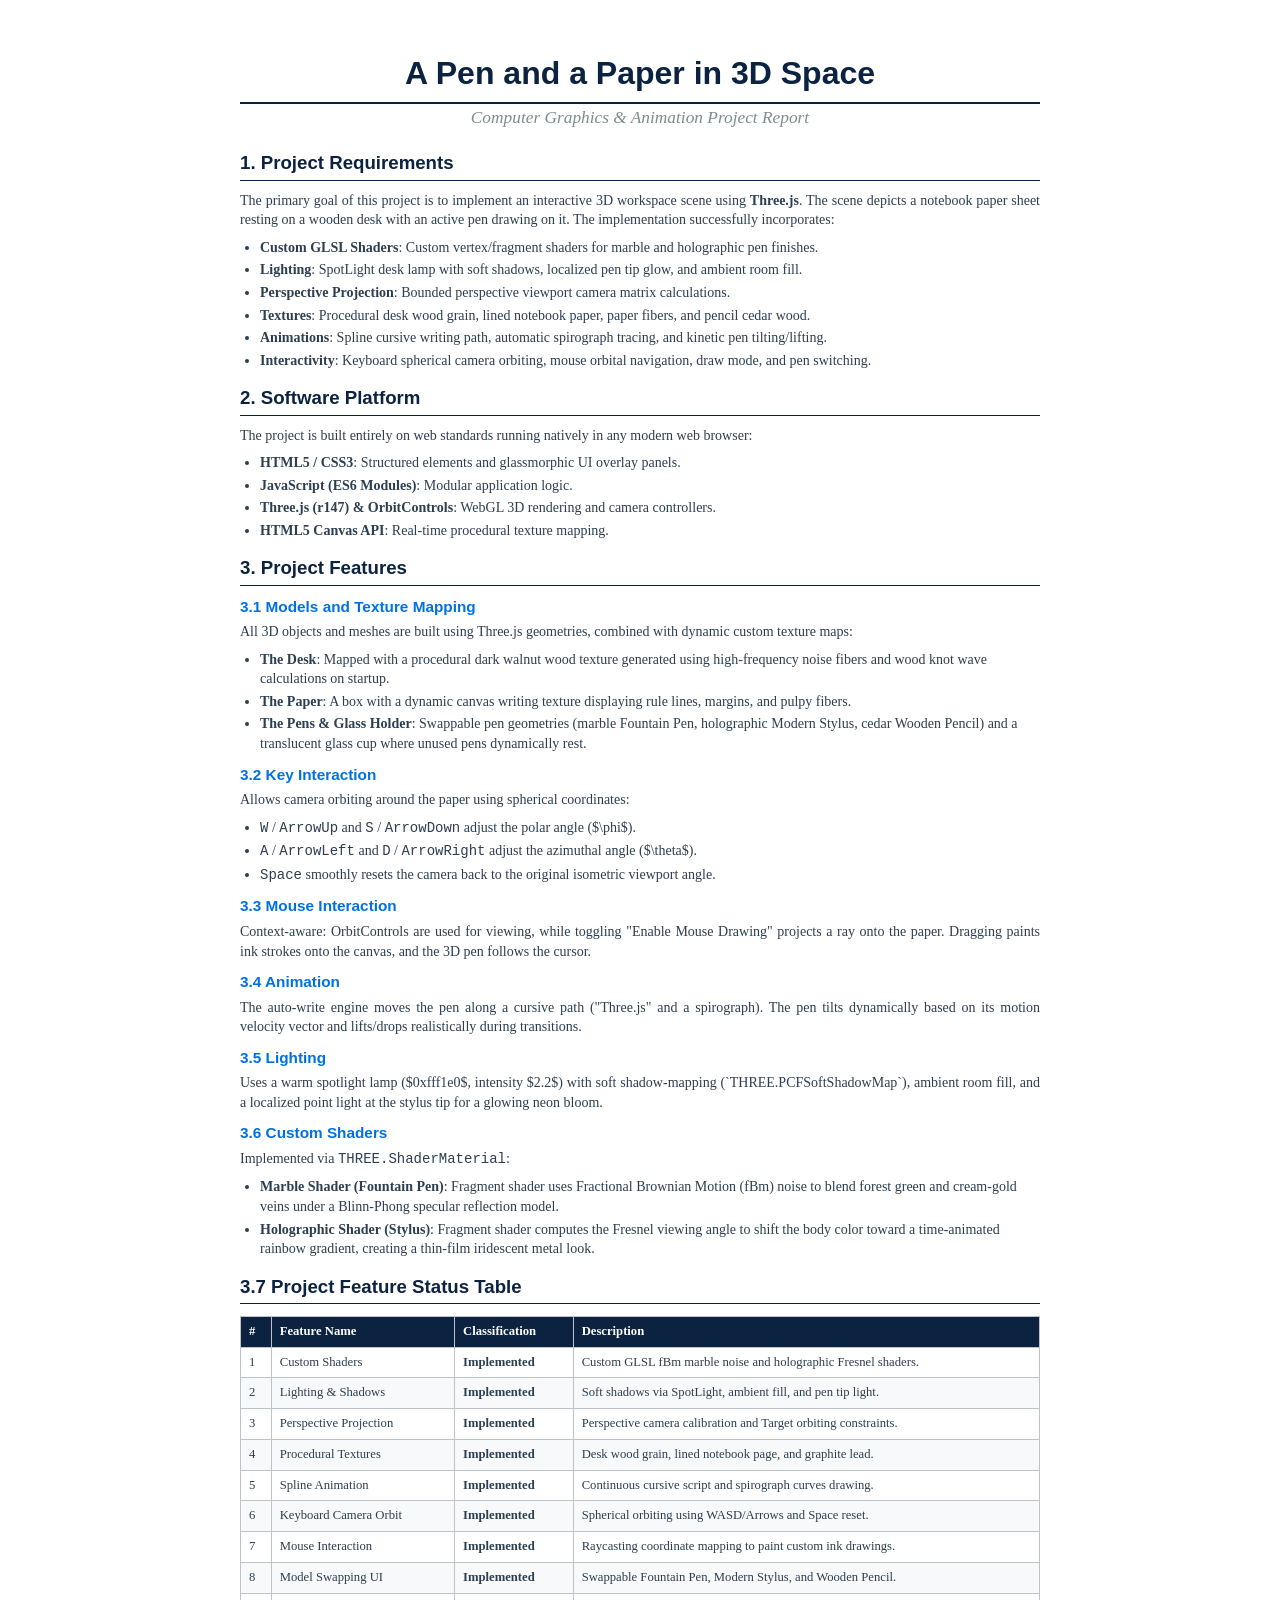
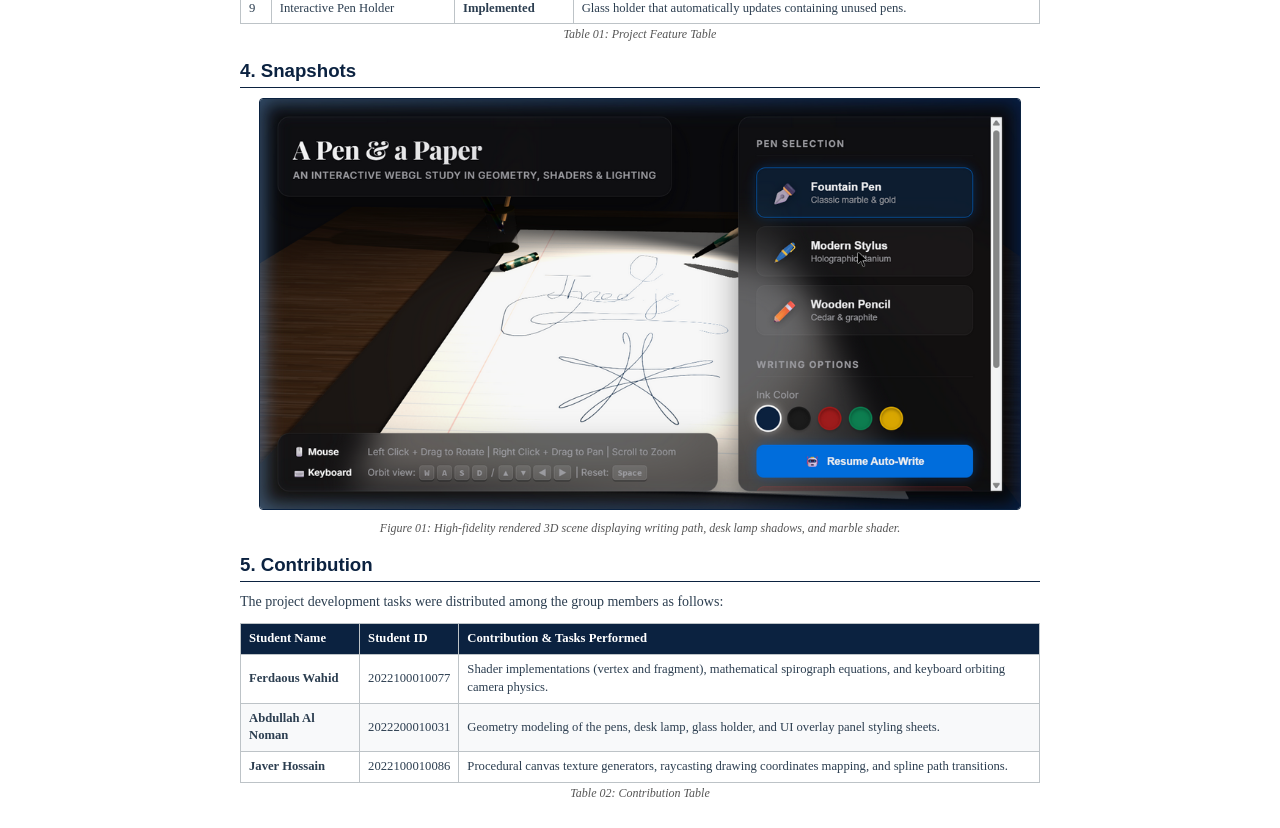
==== commit 456e6b6c: "docs: adjust print page breaks for sections 3.3-3.6 and section 5" ====
--- a/report.html
+++ b/report.html
@@ -15,7 +15,7 @@
 
         body {
             font-family: 'Times New Roman', Times, serif;
-            line-height: 1.45;
+            line-height: 1.4;
             color: var(--text-color);
             margin: 0;
             padding: 30px;
@@ -31,7 +31,7 @@
             color: var(--primary-color);
             font-family: 'Helvetica Neue', Helvetica, Arial, sans-serif;
             font-weight: 700;
-            margin-bottom: 8px;
+            margin-bottom: 6px;
         }
 
         h1 {
@@ -39,7 +39,7 @@
             text-align: center;
             margin-bottom: 2px;
             border-bottom: 2px solid var(--primary-color);
-            padding-bottom: 8px;
+            padding-bottom: 6px;
         }
 
         .subtitle {
@@ -47,19 +47,21 @@
             font-style: italic;
             font-size: 13pt;
             color: #7f8c8d;
-            margin-bottom: 25px;
+            margin-bottom: 20px;
         }
 
         h2 {
-            font-size: 15pt;
+            font-size: 14pt;
             border-bottom: 1.5px solid var(--primary-color);
-            padding-bottom: 4px;
-            margin-top: 18px;
+            padding-bottom: 3px;
+            margin-top: 15px;
+            margin-bottom: 10px;
         }
 
         h3 {
-            font-size: 12pt;
-            margin-top: 12px;
+            font-size: 11.5pt;
+            margin-top: 10px;
+            margin-bottom: 5px;
             color: var(--accent-color);
         }
 
@@ -67,25 +69,25 @@
             font-size: 10.5pt;
             text-align: justify;
             margin-top: 0;
-            margin-bottom: 10px;
+            margin-bottom: 8px;
         }
 
         ul {
             font-size: 10.5pt;
             margin-top: 0;
-            margin-bottom: 10px;
+            margin-bottom: 8px;
             padding-left: 20px;
         }
 
         li {
-            margin-bottom: 4px;
+            margin-bottom: 3px;
         }
 
         table {
             width: 100%;
             border-collapse: collapse;
-            margin: 15px 0;
-            font-size: 10pt;
+            margin: 12px 0;
+            font-size: 9.5pt;
             text-align: left;
         }
 
@@ -93,12 +95,12 @@
             background-color: var(--primary-color);
             color: #ffffff;
             font-weight: bold;
-            padding: 8px 10px;
+            padding: 6px 8px;
             border: 1px solid var(--border-color);
         }
 
         table td {
-            padding: 8px 10px;
+            padding: 6px 8px;
             border: 1px solid var(--border-color);
         }
 
@@ -108,7 +110,7 @@
 
         .snapshot-container {
             text-align: center;
-            margin: 15px 0;
+            margin: 10px 0;
         }
 
         .snapshot-img {
@@ -116,14 +118,13 @@
             height: auto;
             border: 1.5px solid var(--primary-color);
             border-radius: 4px;
-            box-shadow: 0 2px 5px rgba(0,0,0,0.1);
         }
 
         .caption {
             font-size: 9pt;
             font-style: italic;
             color: #555;
-            margin-top: 6px;
+            margin-top: 4px;
             text-align: center;
         }
 
@@ -134,17 +135,20 @@
                 margin: 0; /* Hides default browser header & footer containing URLs */
             }
             body {
-                padding: 1.5cm 2cm; /* Safe margins inside the page context */
+                padding: 1.2cm 1.8cm; /* Safe margins inside the page context */
                 color: #000000;
                 font-size: 10.5pt;
             }
             .page-break {
                 page-break-before: always;
+                height: 0;
+                margin: 0;
+                border: none;
             }
             .snapshot-img {
                 box-shadow: none;
                 border: 1px solid #000000;
-                max-width: 90%;
+                max-width: 85%;
             }
             table th {
                 background-color: #f2f2f2 !important;
@@ -155,11 +159,10 @@
 </head>
 <body>
     <div class="container">
-        <!-- Title Page -->
+        <!-- PAGE 1 -->
         <h1>A Pen and a Paper in 3D Space</h1>
         <div class="subtitle">Computer Graphics & Animation Project Report</div>
 
-        <!-- Section 1 -->
         <h2>1. Project Requirements</h2>
         <p>
             The primary goal of this project is to implement an interactive 3D workspace scene using <strong>Three.js</strong>. The scene depicts a notebook paper sheet resting on a wooden desk with an active pen drawing on it. The implementation successfully incorporates:
@@ -173,7 +176,6 @@
             <li><strong>Interactivity</strong>: Keyboard spherical camera orbiting, mouse orbital navigation, draw mode, and pen switching.</li>
         </ul>
 
-        <!-- Section 2 -->
         <h2>2. Software Platform</h2>
         <p>
             The project is built entirely on web standards running natively in any modern web browser:
@@ -185,7 +187,9 @@
             <li><strong>HTML5 Canvas API</strong>: Real-time procedural texture mapping.</li>
         </ul>
 
-        <!-- Section 3 -->
+        <div class="page-break"></div>
+
+        <!-- PAGE 2 -->
         <h2>3. Project Features</h2>
 
         <h3>3.1 Models and Texture Mapping</h3>
@@ -208,6 +212,9 @@
             <li><code>Space</code> smoothly resets the camera back to the original isometric viewport angle.</li>
         </ul>
 
+        <div class="page-break"></div>
+
+        <!-- PAGE 3: 3.3 to 3.6 on the same page -->
         <h3>3.3 Mouse Interaction</h3>
         <p>
             Context-aware: OrbitControls are used for viewing, while toggling "Enable Mouse Drawing" projects a ray onto the paper. Dragging paints ink strokes onto the canvas, and the 3D pen follows the cursor.
@@ -234,7 +241,7 @@
 
         <div class="page-break"></div>
 
-        <!-- Section 3.7 (Feature Table) -->
+        <!-- PAGE 4 -->
         <h2>3.7 Project Feature Status Table</h2>
         <table>
             <thead>
@@ -304,13 +311,18 @@
         </table>
         <div class="caption" style="margin-top: -10px;">Table 01: Project Feature Table</div>
 
-        <!-- Section 4 (Snapshots) and Section 5 (Contribution) grouped together cleanly -->
+        <div class="page-break"></div>
+
+        <!-- PAGE 5 -->
         <h2>4. Snapshots</h2>
         <div class="snapshot-container">
             <img class="snapshot-img" src="snapshot.png" alt="A Pen and a Paper WebGL Render">
             <div class="caption">Figure 01: High-fidelity rendered 3D scene displaying writing path, desk lamp shadows, and marble shader.</div>
         </div>
 
+        <div class="page-break"></div>
+
+        <!-- PAGE 6 -->
         <h2>5. Contribution</h2>
         <p>
             The project development tasks were distributed among the group members as follows:
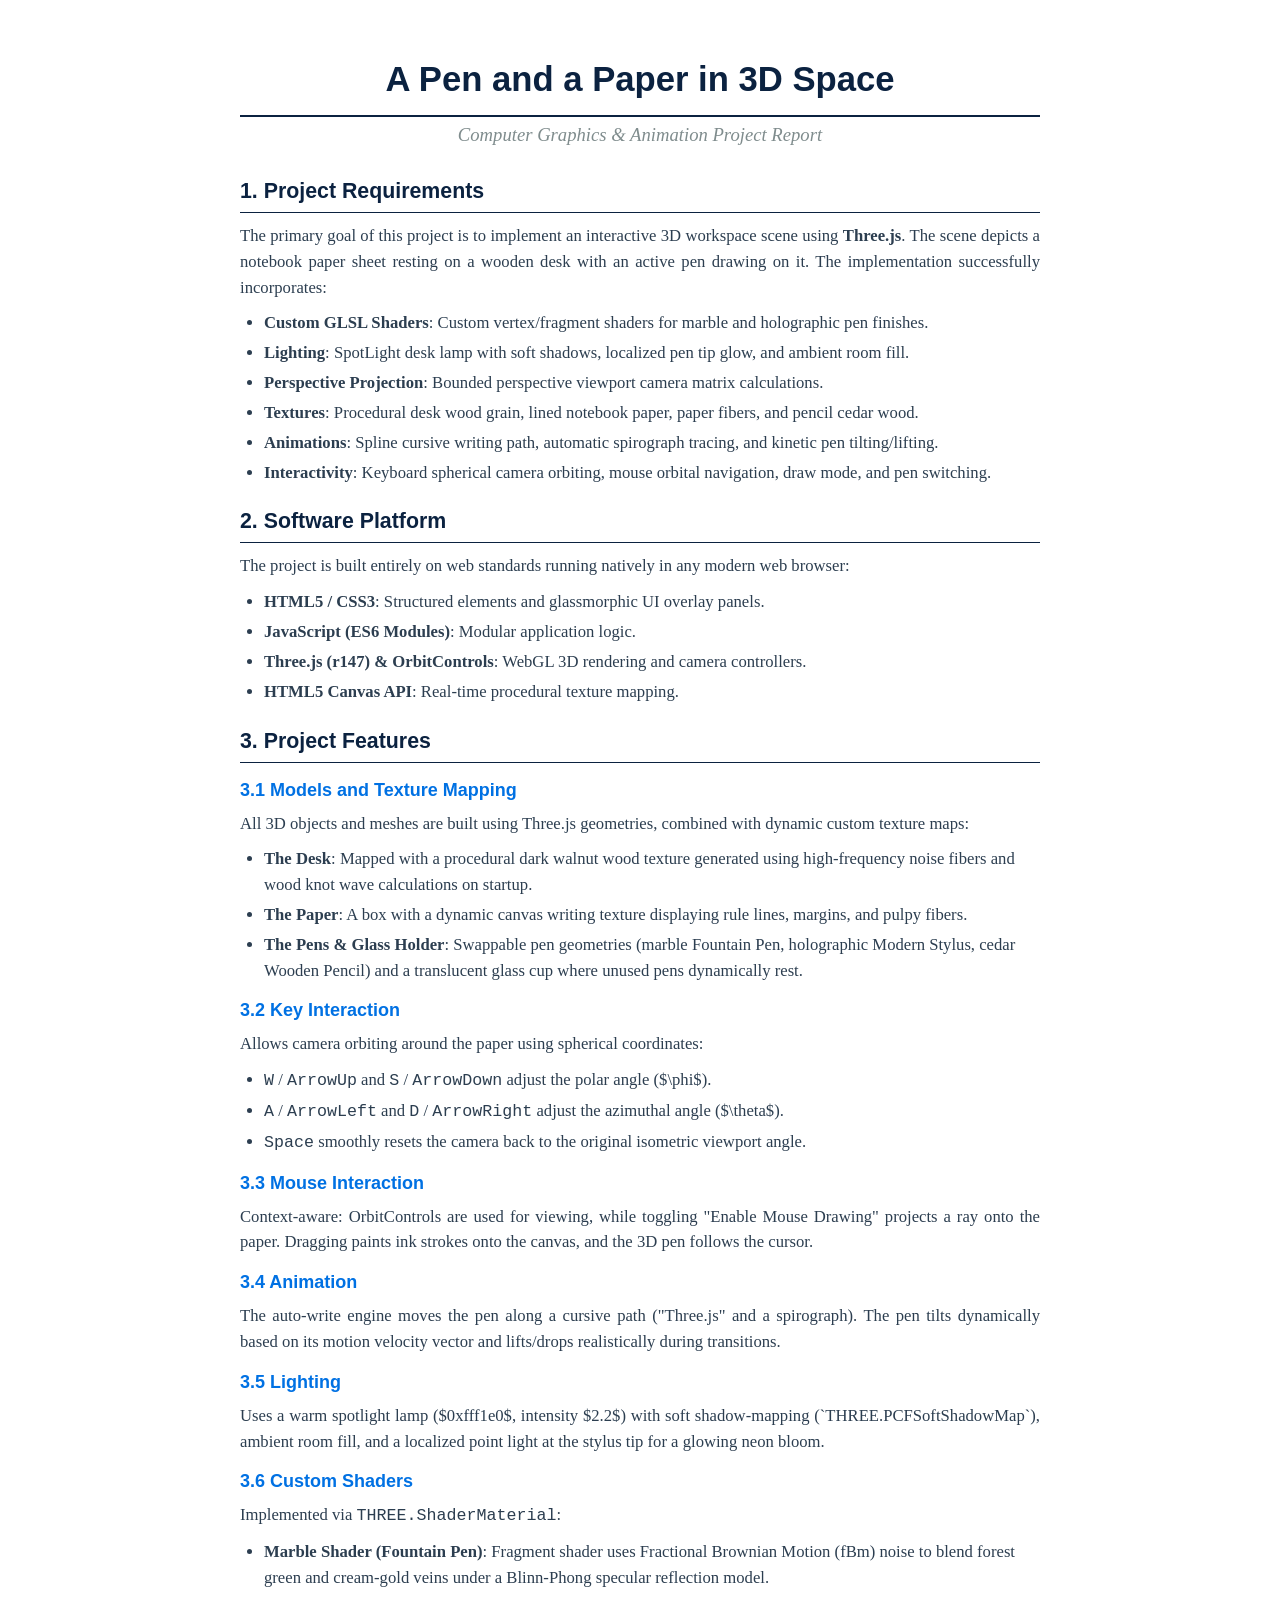
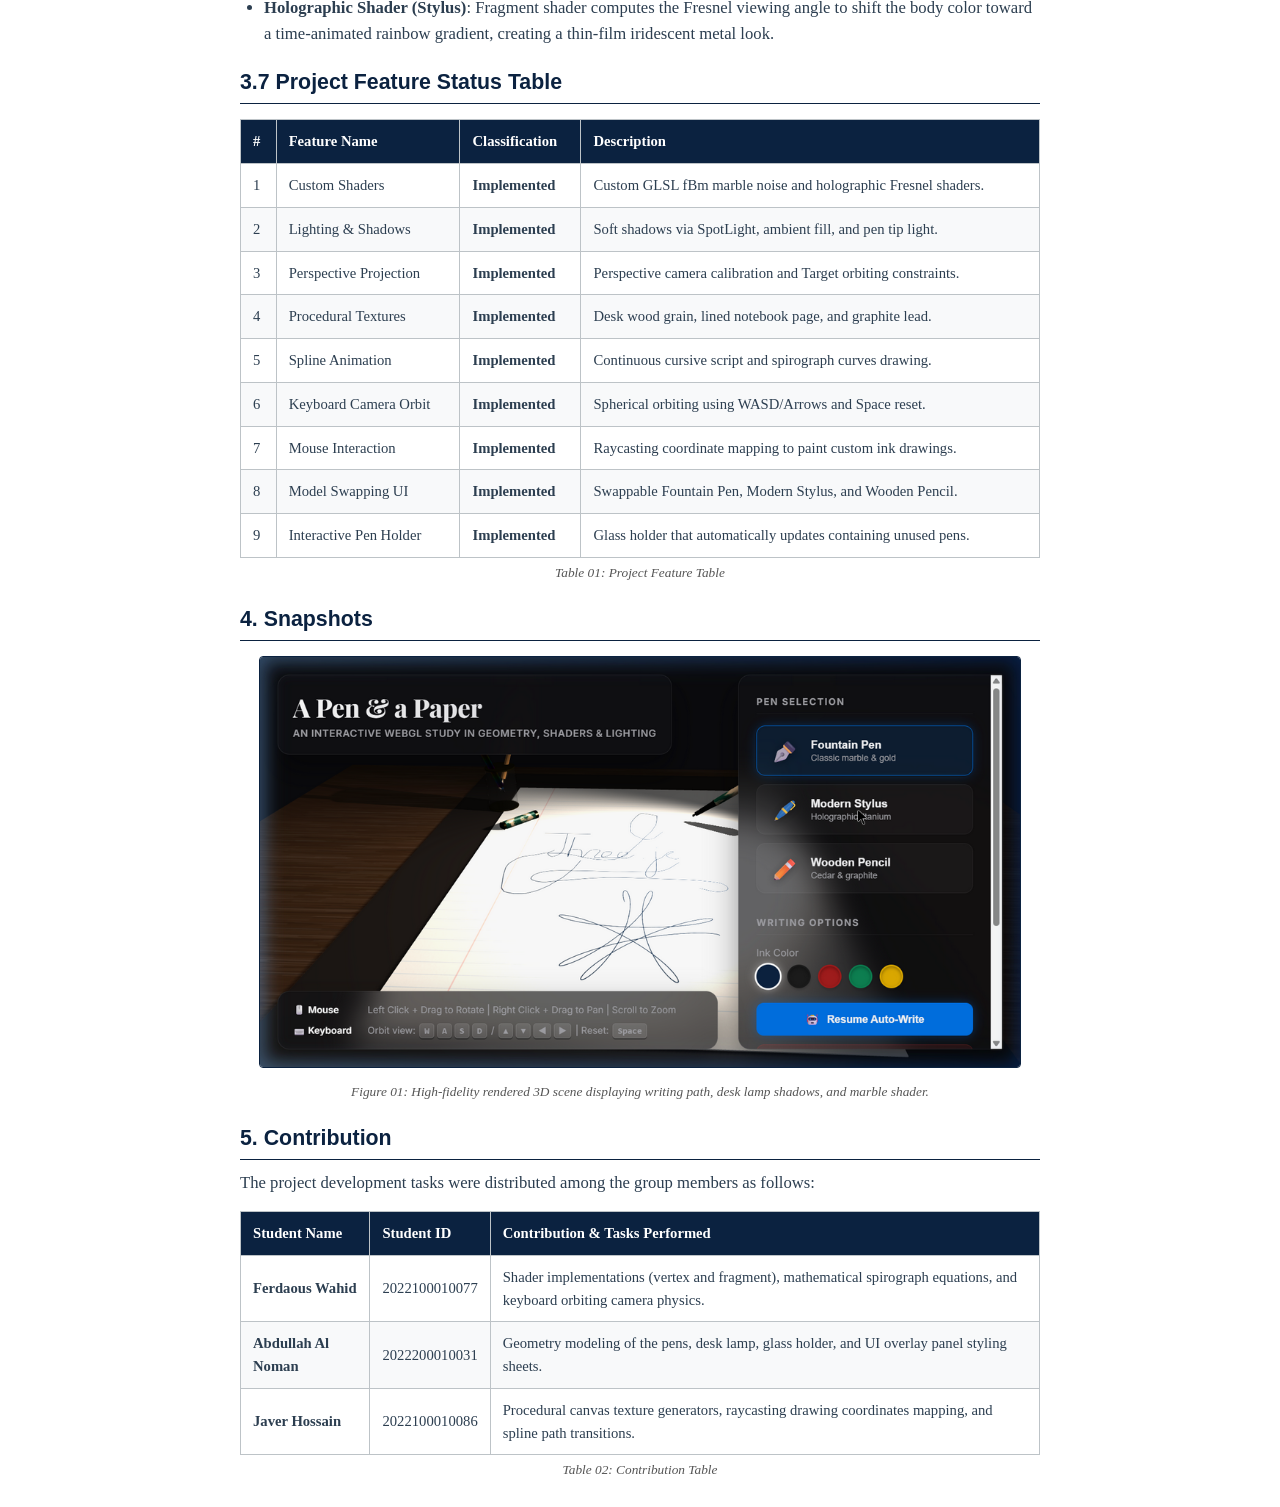
==== commit 2845925a: "docs: increase report font size for print aesthetics" ====
--- a/report.html
+++ b/report.html
@@ -15,11 +15,12 @@
 
         body {
             font-family: 'Times New Roman', Times, serif;
-            line-height: 1.4;
+            line-height: 1.55;
             color: var(--text-color);
             margin: 0;
             padding: 30px;
             background-color: #ffffff;
+            font-size: 12.5pt; /* Larger readable base font size */
         }
 
         .container {
@@ -31,63 +32,63 @@
             color: var(--primary-color);
             font-family: 'Helvetica Neue', Helvetica, Arial, sans-serif;
             font-weight: 700;
-            margin-bottom: 6px;
+            margin-bottom: 8px;
         }
 
         h1 {
-            font-size: 24pt;
+            font-size: 26pt;
             text-align: center;
-            margin-bottom: 2px;
+            margin-bottom: 4px;
             border-bottom: 2px solid var(--primary-color);
-            padding-bottom: 6px;
+            padding-bottom: 8px;
         }
 
         .subtitle {
             text-align: center;
             font-style: italic;
-            font-size: 13pt;
+            font-size: 14pt;
             color: #7f8c8d;
-            margin-bottom: 20px;
+            margin-bottom: 25px;
         }
 
         h2 {
-            font-size: 14pt;
+            font-size: 16pt;
             border-bottom: 1.5px solid var(--primary-color);
-            padding-bottom: 3px;
-            margin-top: 15px;
+            padding-bottom: 4px;
+            margin-top: 20px;
             margin-bottom: 10px;
         }
 
         h3 {
-            font-size: 11.5pt;
-            margin-top: 10px;
-            margin-bottom: 5px;
+            font-size: 13.5pt;
+            margin-top: 14px;
+            margin-bottom: 6px;
             color: var(--accent-color);
         }
 
         p {
-            font-size: 10.5pt;
+            font-size: 12.5pt;
             text-align: justify;
             margin-top: 0;
-            margin-bottom: 8px;
+            margin-bottom: 10px;
         }
 
         ul {
-            font-size: 10.5pt;
+            font-size: 12.5pt;
             margin-top: 0;
-            margin-bottom: 8px;
-            padding-left: 20px;
+            margin-bottom: 10px;
+            padding-left: 24px;
         }
 
         li {
-            margin-bottom: 3px;
+            margin-bottom: 4px;
         }
 
         table {
             width: 100%;
             border-collapse: collapse;
-            margin: 12px 0;
-            font-size: 9.5pt;
+            margin: 15px 0;
+            font-size: 11pt; /* Larger table fonts */
             text-align: left;
         }
 
@@ -95,12 +96,12 @@
             background-color: var(--primary-color);
             color: #ffffff;
             font-weight: bold;
-            padding: 6px 8px;
+            padding: 10px 12px;
             border: 1px solid var(--border-color);
         }
 
         table td {
-            padding: 6px 8px;
+            padding: 10px 12px;
             border: 1px solid var(--border-color);
         }
 
@@ -110,7 +111,7 @@
 
         .snapshot-container {
             text-align: center;
-            margin: 10px 0;
+            margin: 15px 0;
         }
 
         .snapshot-img {
@@ -121,10 +122,10 @@
         }
 
         .caption {
-            font-size: 9pt;
+            font-size: 10pt;
             font-style: italic;
             color: #555;
-            margin-top: 4px;
+            margin-top: 6px;
             text-align: center;
         }
 
@@ -135,9 +136,9 @@
                 margin: 0; /* Hides default browser header & footer containing URLs */
             }
             body {
-                padding: 1.2cm 1.8cm; /* Safe margins inside the page context */
+                padding: 1.5cm 2cm; /* Safe margins inside the page context */
                 color: #000000;
-                font-size: 10.5pt;
+                font-size: 12.5pt;
             }
             .page-break {
                 page-break-before: always;
@@ -148,7 +149,7 @@
             .snapshot-img {
                 box-shadow: none;
                 border: 1px solid #000000;
-                max-width: 85%;
+                max-width: 92%;
             }
             table th {
                 background-color: #f2f2f2 !important;
